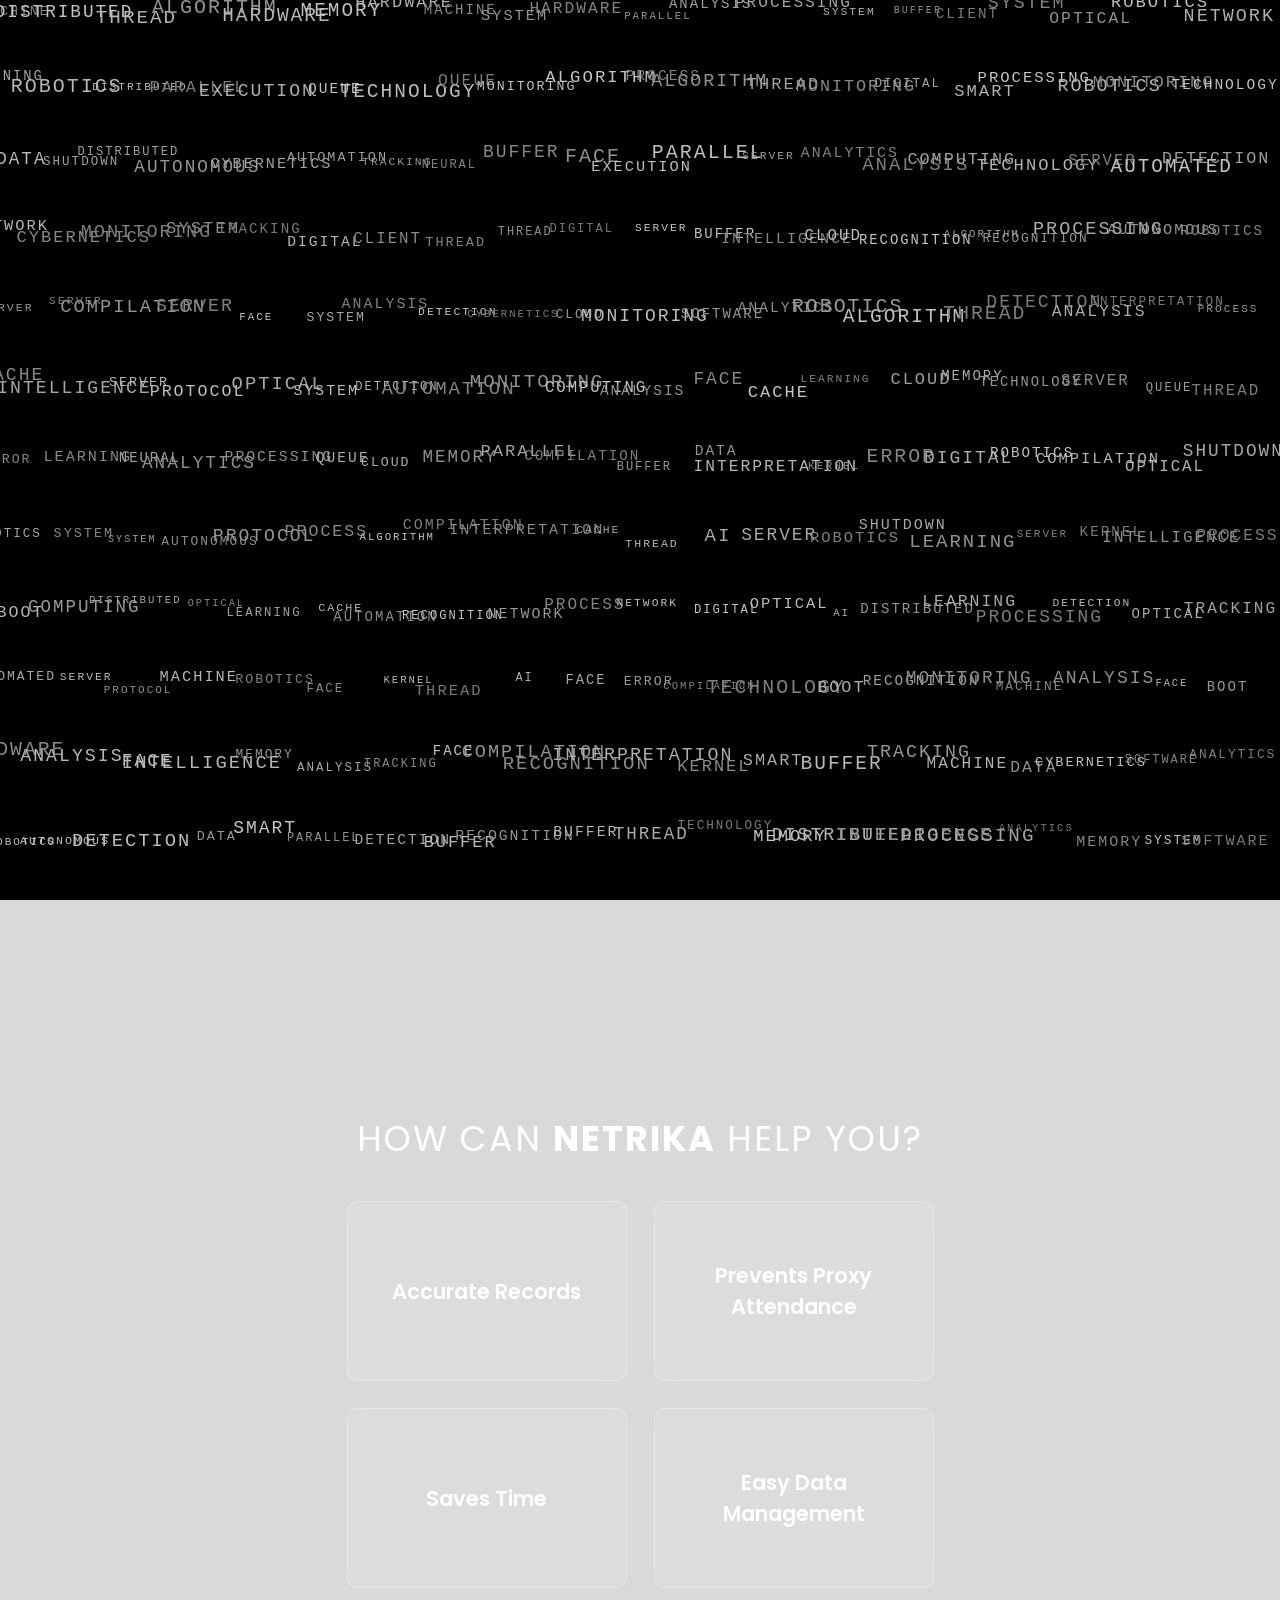
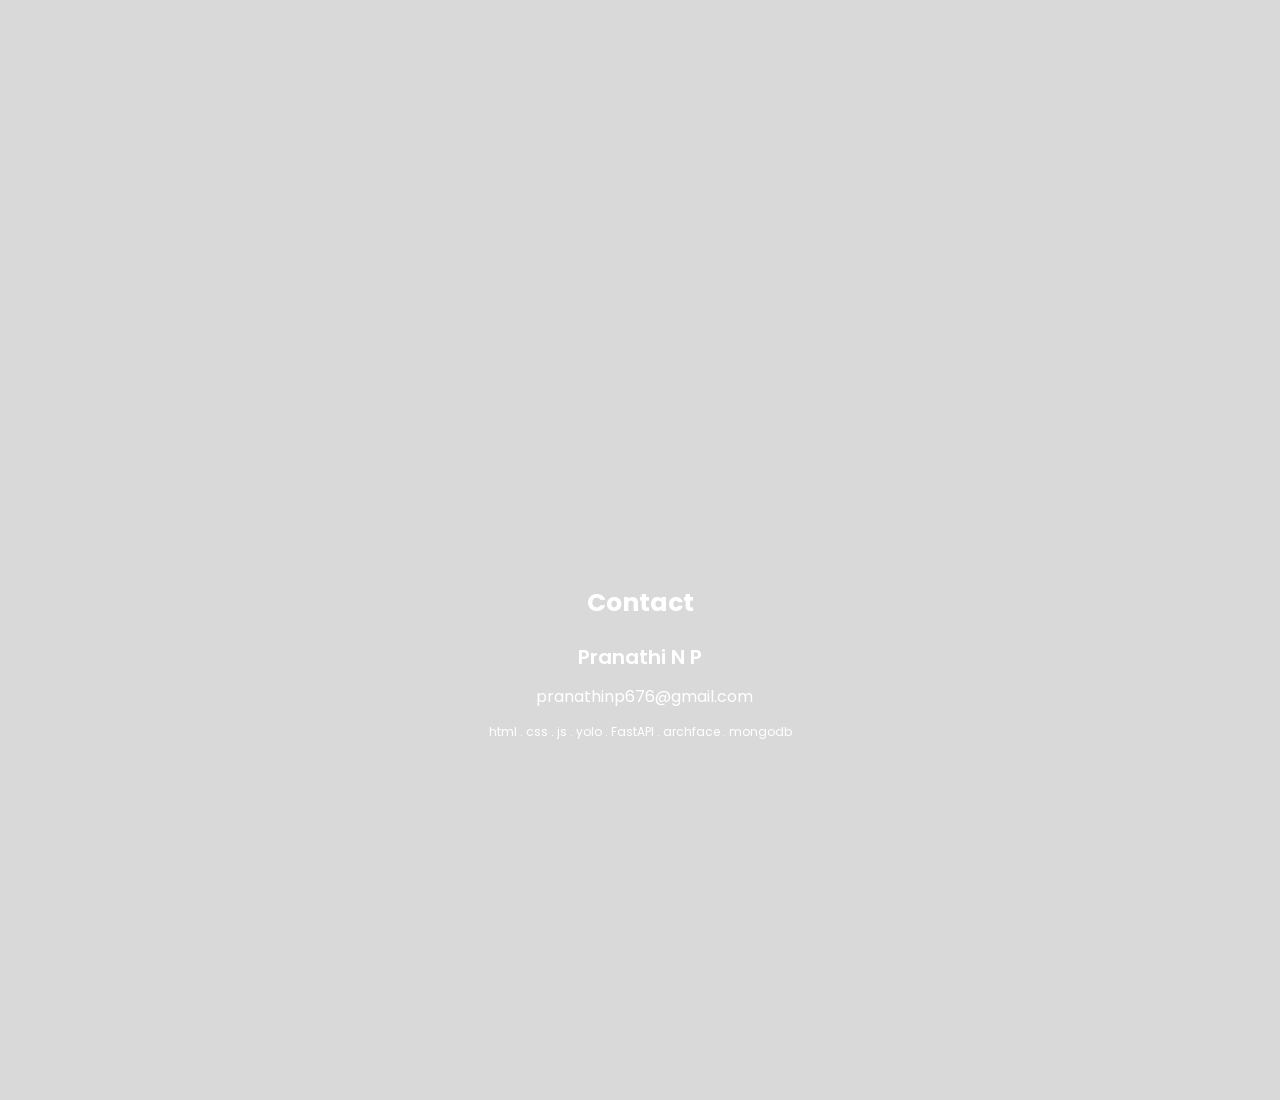
==== index.html @ 05d1c00f "Add face attendance app, dashboards, student recovery and Docker setup" ====
<!DOCTYPE html>
<html lang="en">
<head>
    <meta charset="UTF-8">
    <meta name="viewport" content="width=device-width, initial-scale=1.0">
    <title>NETRIKA</title>
    <link rel="stylesheet" href="style.css">
    <link href="https://cdn.boxicons.com/3.0.8/fonts/basic/boxicons.min.css" rel="stylesheet">
    <link href="https://cdn.boxicons.com/3.0.8/fonts/filled/boxicons-filled.min.css" rel="stylesheet">
</head>
<body>
    <!-- Preloader: animated sequence before the page loads -->
    <div id="preloader">
        <div class="preloader-words"></div>
    </div>
    <noscript>
        <style>
            #preloader { display: none; }
        </style>
    </noscript>

    <header>
        <a href="#frame1" class="logo">
            <span class="logo-name">NETRIKA</span>
            <span class="logo-tagline">See.Recognise.Record</span>
        </a>
        <nav>
            <a href="#frame1">Home</a>
            <a href="#frame2">About</a>
            <a href="#frame3">Contact</a>
        </nav>
    </header>

    <div class="page-container">
        <section id="frame1" class="frame">
            <div class="hero-text">
                <h1 class="typing" id="heroTitle"></h1>
                <p class="hero-description"><span id="heroDescription"></span></p>
            </div>
        </section>

        <section id="frame2" class="frame about-frame">
            <div class="about-content">
                <h2 class="about-title">HOW CAN <span class="netrika-bold">NETRIKA</span> HELP YOU?</h2>
                <div class="help-buttons">
                    <button class="help-btn" type="button" data-feature="accurate">Accurate Records</button>
                    <button class="help-btn" type="button" data-feature="proxy">Prevents Proxy Attendance</button>
                    <button class="help-btn" type="button" data-feature="time">Saves Time</button>
                    <button class="help-btn" type="button" data-feature="management">Easy Data Management</button>
                </div>
            </div>
        </section>

        <section id="frame3" class="frame contact-frame">
            <div class="contact-content">
                <i class='bx bxs-contact contact-icon'></i>
                <h2>Contact</h2>
                <p class="contact-name">Pranathi N P</p>
                <p class="contact-email">
                    <i class='bx bx-envelope'></i>
                    <a href="mailto:pranathinp676@gmail.com">pranathinp676@gmail.com</a>
                </p>
                <p class="technology-footer">html . css . js . yolo . FastAPI . archface . mongodb</p>
            </div>
        </section>

    </div>

    <div class="feature-modal" id="featureModal" role="dialog" aria-modal="true" aria-labelledby="featureModalTitle" aria-hidden="true">
        <button class="feature-modal-backdrop" type="button" aria-label="Close feature details"></button>
        <div class="feature-modal-box">
            <button class="feature-modal-close" type="button" aria-label="Close feature details">&times;</button>
            <h3 id="featureModalTitle"></h3>
            <div id="featureModalDetails"></div>
        </div>
    </div>

    <div class="auth-modal" id="login">
        <a href="#" class="modal-backdrop-close"></a>
        <div class="modal-content">
            <a href="#" class="close-modal">
                <i class='bx bx-x'></i>
            </a>
            <div class="role-selection" id="roleSelection">
                <h2>Who are you?</h2>
                <p>Select your role to continue</p>
                <div class="role-buttons">
                    <button type="button" class="role-btn" data-role="student">
                        <i class='bx bx-user'></i>
                        Student
                    </button>
                    <button type="button" class="role-btn" data-role="teacher">
                        <i class='bx bx-briefcase'></i>
                        Teacher
                    </button>
                </div>
            </div>

            <div class="login-options" id="loginOptions">
                <form class="login-option" data-login-role="student">
                    <button type="button" class="role-back">&larr; Back</button>
                    <h2>Student Login</h2>
                    <input type="hidden" name="role" value="student">
                    <div class="input-box">
                        <input type="email" name="email" placeholder="Student email" autocomplete="email" required>
                        <i class='bx bx-envelope'></i>
                    </div>
                    <div class="input-box has-password-toggle">
                        <input type="password" name="password" placeholder="Password" autocomplete="current-password" required>
                        <i class='bx bx-lock'></i>
                        <button type="button" class="password-toggle" aria-label="Show password" aria-pressed="false" title="Show password">👁️</button>
                    </div>
                    <p><a href="/forgot-password?role=student">Forgot password?</a></p>
                    <button type="submit" name="student_login_btn" class="btn">Student Login</button>
                    <p class="form-status" role="status"></p>
                    <p>Don't have an account? <a href="#register" class="switch-link">Register</a></p>
                </form>

                <form class="login-option" data-login-role="teacher">
                    <button type="button" class="role-back">&larr; Back</button>
                    <h2>Teacher Login</h2>
                    <input type="hidden" name="role" value="teacher">
                    <div class="input-box">
                        <input type="text" name="username" placeholder="Teacher username" autocomplete="username" required>
                        <i class='bx bx-user'></i>
                    </div>
                    <div class="input-box has-password-toggle">
                        <input type="password" name="password" placeholder="Password" autocomplete="current-password" required>
                        <i class='bx bx-lock'></i>
                        <button type="button" class="password-toggle" aria-label="Show password" aria-pressed="false" title="Show password">👁️</button>
                    </div>
                    <button type="submit" name="teacher_login_btn" class="btn">Teacher Login</button>
                    <p class="form-status" role="status"></p>
                    <p>Authorized teachers only</p>
                </form>
            </div>
        </div>
    </div>

    <div class="auth-modal" id="register">
        <a href="#" class="modal-backdrop-close"></a>
        <div class="modal-content">
            <a href="#" class="close-modal">
                <i class='bx bx-x'></i>
            </a>
            <div class="form-box">
                <h2>Register</h2>
                <form id="registerForm">
                    <div class="input-box">
                        <input type="text" name="name" placeholder="Full Name" autocomplete="name" required>
                        <svg xmlns="http://www.w3.org/2000/svg" width="24" height="24" fill="currentColor" viewBox="0 0 24 24">
                        <path d="M12 12c2.76 0 5-2.24 5-5s-2.24-5-5-5-5 2.24-5 5 2.24 5 5 5m0 2c-3.31 0-10 1.79-10 5v3h20v-3c0-3.21-6.69-5-10-5"></path>
                        </svg>
                    </div>
                    <div class="input-box">
                        <input type="email" name="email" placeholder="Email" autocomplete="email" required>
                        <svg xmlns="http://www.w3.org/2000/svg" width="24" height="24" fill="currentColor" viewBox="0 0 24 24">
                        <path d="M20 4H4c-1.1 0-2 .9-2 2v.25l10 7.5 10-7.5V6c0-1.1-.9-2-2-2m1.93 14.51c.04-.16.07-.33.07-.51V8.75l-5.62 4.22 5.55 5.55ZM12.6 15.8c-.18.13-.39.2-.6.2s-.42-.07-.6-.2l-2.16-1.62-5.75 5.75c.16.04.33.07.51.07h16c.18 0 .35-.03.51-.07l-5.75-5.75zM2 8.75V18c0 .18.03.35.07.51l5.55-5.55L2 8.74Z"></path>
                        </svg>
                    </div>
                    <div class="input-box has-password-toggle">
                        <input type="password" name="password" placeholder="Password (minimum 8 characters)" autocomplete="new-password" minlength="8" required>
                        <svg xmlns="http://www.w3.org/2000/svg" width="24" height="24" fill="currentColor" viewBox="0 0 24 24">
                        <path d="M6 22h12c1.1 0 2-.9 2-2v-9c0-1.1-.9-2-2-2h-1V7c0-2.76-2.24-5-5-5S7 4.24 7 7v2H6c-1.1 0-2 .9-2 2v9c0 1.1.9 2 2 2M9 7c0-1.65 1.35-3 3-3s3 1.35 3 3v2H9z"></path>
                        </svg>
                        <button type="button" class="password-toggle" aria-label="Show password" aria-pressed="false" title="Show password">👁️</button>
                    </div>
                    <input type="hidden" name="role" value="student">
                    <button type="submit" name="register_btn" class="btn">Register</button>
                    <p class="form-status" role="status"></p>
                    <p>Already have an account? <a href="#login" class="switch-link">Login</a></p>
                </form>
            </div>
        </div>
    </div>

    <div class="registration-toast" id="registrationToast" role="status" aria-live="polite">
        Congrats !!! Successfully registered
        <span class="registration-toast-progress"></span>
    </div>

    <script>
        (function () {
            const root = document.documentElement;
            let ticking = false;

            function updateBackgroundPan() {
                const maxScroll = document.documentElement.scrollHeight - window.innerHeight;
                const progress = maxScroll > 0 ? window.scrollY / maxScroll : 0;
                root.style.setProperty('--bg-pan-y', (progress * 100) + '%');
                ticking = false;
            }

            window.addEventListener('scroll', function () {
                if (ticking) return;
                ticking = true;
                requestAnimationFrame(updateBackgroundPan);
            }, { passive: true });

            window.addEventListener('resize', updateBackgroundPan);
            updateBackgroundPan();
        })();

        window.addEventListener('load', function () {
            const preloader = document.getElementById('preloader');
            const wordsContainer = preloader.querySelector('.preloader-words');
            document.body.style.overflow = 'hidden';

            const words = [
                'AUTOMATION', 'AI', 'MACHINE', 'LEARNING', 'DETECTION', 'RECOGNITION',
                'SYSTEM', 'DATA', 'PROCESSING', 'ALGORITHM', 'NEURAL', 'NETWORK',
                'COMPUTING', 'INTELLIGENCE', 'ANALYSIS', 'AUTOMATED', 'FACE',
                'TRACKING', 'MONITORING', 'ANALYTICS', 'SMART', 'DIGITAL',
                'TECHNOLOGY', 'SOFTWARE', 'HARDWARE', 'PROCESS', 'AUTONOMOUS',
                'ROBOTICS', 'CYBERNETICS', 'OPTICAL', 'BOOT', 'SHUTDOWN', 'ERROR',
                'KERNEL', 'MEMORY', 'CACHE', 'BUFFER', 'QUEUE', 'THREAD',
                'EXECUTION', 'COMPILATION', 'INTERPRETATION', 'PARALLEL',
                'DISTRIBUTED', 'CLOUD', 'SERVER', 'CLIENT', 'PROTOCOL'
            ];
            const cols = 20;
            const rows = 12;
            const fragment = document.createDocumentFragment();

            for (let i = 0; i < cols * rows; i++) {
                const span = document.createElement('span');
                span.className = 'scattered-word';
                span.textContent = words[Math.floor(Math.random() * words.length)];
                const col = i % cols;
                const row = Math.floor(i / cols);
                span.style.left = ((col / cols) * 100 + Math.random() * 2) + '%';
                span.style.top = ((row / rows) * 100 + Math.random() * 2) + '%';
                const grey = Math.floor(Math.random() * 80) + 120;
                span.style.color = 'rgb(' + grey + ', ' + grey + ', ' + grey + ')';
                span.style.fontSize = (Math.random() * 10 + 10) + 'px';
                fragment.appendChild(span);
            }
            wordsContainer.appendChild(fragment);

            setTimeout(function () {
                wordsContainer.classList.add('show');
                setTimeout(function () {
                    preloader.classList.add('glitch');
                    setTimeout(function () {
                        preloader.classList.add('fade-out');
                        setTimeout(function () {
                            preloader.remove();
                            document.body.style.overflow = '';
                            startTyping();
                        }, 500);
                    }, 1000);
                }, 2000);
            }, 500);
        });

        function startTyping() {
            const title = document.getElementById('heroTitle');
            const description = document.getElementById('heroDescription');
            const text = 'Say goodbye to incorrect records, proxy attendance, and human error.\nIntroducing our Automated Attendance System—mark attendance accurately with a single click!';
            let index = 0;

            title.textContent = 'AUTOMATED FACE DETECTION AND RECOGNITION ATTENDANCE SYSTEM';
            description.classList.add('cursor-typing');

            const timer = setInterval(function () {
                if (index < text.length) {
                    description.textContent += text[index++];
                    return;
                }
                clearInterval(timer);
                description.classList.replace('cursor-typing', 'cursor-blink');
            }, 85);
        }

        (function () {
            const featureContent = {
                accurate: { title: 'Accurate Records', details: [
                    'Reduces manual errors and maintains precise attendance information.',
                    'Attendance data is automatically stored in an organized digital format.',
                    'This ensures reliable records for future reference and analysis.'
                ]},
                proxy: { title: 'Prevents Proxy Attendance', details: [
                    'Uses secure identification methods to ensure the correct student is marked present.',
                    'It reduces the possibility of one student marking attendance for another.',
                    'This improves fairness, transparency, and accountability in the classroom.'
                ]},
                time: { title: 'Saves Time', details: [
                    'Automates attendance marking and eliminates the need for manual roll calls.',
                    'Teachers can focus more on teaching instead of managing attendance sheets.',
                    'Students can mark their attendance quickly with a single click.'
                ]},
                management: { title: 'Easy Data Management', details: [
                    'Allows teachers to quickly view, manage, and generate attendance reports.',
                    'Records can be searched, updated, and reviewed whenever required.',
                    'This makes monitoring student attendance simple and convenient.'
                ]}
            };

            const modal = document.getElementById('featureModal');
            const modalTitle = document.getElementById('featureModalTitle');
            const modalDetails = document.getElementById('featureModalDetails');
            const closeButton = modal.querySelector('.feature-modal-close');
            let lastFocusedCard = null;

            function openFeature(featureKey, card) {
                const content = featureContent[featureKey];
                if (!content) return;
                lastFocusedCard = card;
                modalTitle.textContent = content.title;
                modalDetails.replaceChildren(...content.details.map(function (detail) {
                    const paragraph = document.createElement('p');
                    paragraph.textContent = detail;
                    return paragraph;
                }));
                modal.classList.add('is-open');
                modal.setAttribute('aria-hidden', 'false');
                closeButton.focus();
            }

            function closeFeature() {
                modal.classList.remove('is-open');
                modal.setAttribute('aria-hidden', 'true');
                if (lastFocusedCard) lastFocusedCard.focus();
            }

            document.querySelectorAll('.help-btn').forEach(function (card) {
                card.addEventListener('click', function () { openFeature(card.dataset.feature, card); });
            });
            closeButton.addEventListener('click', closeFeature);
            modal.querySelector('.feature-modal-backdrop').addEventListener('click', closeFeature);
            document.addEventListener('keydown', function (event) {
                if (event.key === 'Escape' && modal.classList.contains('is-open')) closeFeature();
            });
        })();

        (function () {
            const loginModal = document.getElementById('login');
            const roleSelection = document.getElementById('roleSelection');
            const loginOptions = document.getElementById('loginOptions');
            const loginForms = loginOptions.querySelectorAll('.login-option');
            let currentFrame = 1;
            let ticking = false;

            function showRoleSelection() {
                roleSelection.classList.remove('is-hidden');
                loginOptions.classList.remove('has-selection');
                loginForms.forEach(function (form) { form.classList.remove('is-selected'); });
            }

            roleSelection.querySelectorAll('.role-btn').forEach(function (button) {
                button.addEventListener('click', function () {
                    roleSelection.classList.add('is-hidden');
                    loginOptions.classList.add('has-selection');
                    loginForms.forEach(function (form) {
                        form.classList.toggle('is-selected', form.dataset.loginRole === button.dataset.role);
                    });
                });
            });

            loginOptions.querySelectorAll('.role-back').forEach(function (button) {
                button.addEventListener('click', showRoleSelection);
            });

            loginModal.querySelectorAll('.switch-link').forEach(function (link) {
                link.addEventListener('click', function () {
                    loginModal.classList.remove('auto-open');
                });
            });

            function getCurrentFrame() {
                return Math.max(1, Math.min(3, Math.round(scrollY / innerHeight) + 1));
            }

            function updateFrame() {
                const nextFrame = getCurrentFrame();
                if (currentFrame === 2 && nextFrame === 3) {
                    showRoleSelection();
                    loginModal.classList.add('auto-open');
                }
                currentFrame = nextFrame;
                ticking = false;
            }

            window.addEventListener('scroll', function () {
                if (ticking) return;
                ticking = true;
                requestAnimationFrame(updateFrame);
            }, { passive: true });

            loginModal.querySelectorAll('.close-modal, .modal-backdrop-close').forEach(function (control) {
                control.addEventListener('click', function (event) {
                    if (loginModal.classList.contains('auto-open')) {
                        event.preventDefault();
                        loginModal.classList.remove('auto-open');
                    }
                });
            });

            currentFrame = getCurrentFrame();
        })();

        // Submit registration and login forms to the FastAPI backend.
        (function () {
            document.querySelectorAll('.password-toggle').forEach(function (toggle) {
                toggle.addEventListener('click', function () {
                    const input = toggle.closest('.input-box').querySelector('input');
                    const passwordIsVisible = input.type === 'text';
                    input.type = passwordIsVisible ? 'password' : 'text';
                    toggle.setAttribute('aria-pressed', String(!passwordIsVisible));
                    toggle.setAttribute('aria-label', passwordIsVisible ? 'Show password' : 'Hide password');
                    toggle.title = passwordIsVisible ? 'Show password' : 'Hide password';
                });
            });

            async function submitForm(form, url, extraData) {
                const status = form.querySelector('.form-status');
                const submitButton = form.querySelector('[type="submit"]');
                const data = Object.fromEntries(new FormData(form));
                Object.assign(data, extraData || {});

                status.textContent = 'Please wait...';
                status.className = 'form-status';
                submitButton.disabled = true;

                try {
                    const response = await fetch(url, {
                        method: 'POST',
                        headers: { 'Content-Type': 'application/json' },
                        body: JSON.stringify(data)
                    });
                    const result = await response.json();
                    status.textContent = result.message;
                    status.classList.add(response.ok ? 'success' : 'error');
                    if (response.ok && url.endsWith('/register')) {
                        form.reset();
                        if (result.email_sent) {
                            const toast = document.getElementById('registrationToast');
                            toast.classList.remove('is-visible');
                            void toast.offsetWidth;
                            toast.classList.add('is-visible');
                            window.setTimeout(function () {
                                toast.classList.remove('is-visible');
                            }, 3000);
                        }
                    }
                    if (response.ok && result.redirect_url) {
                        window.location.assign(result.redirect_url);
                    }
                } catch (error) {
                    status.textContent = 'Cannot connect to the server. Start the FastAPI application and try again.';
                    status.classList.add('error');
                } finally {
                    submitButton.disabled = false;
                }
            }

            document.getElementById('registerForm').addEventListener('submit', function (event) {
                event.preventDefault();
                submitForm(event.currentTarget, '/api/register');
            });

            document.querySelectorAll('.login-option').forEach(function (form) {
                form.addEventListener('submit', function (event) {
                    event.preventDefault();
                    submitForm(form, '/api/login', { role: form.dataset.loginRole });
                });
            });
        })();
    </script>
</body>
</html>
---- style.css ----
@import url('https://fonts.googleapis.com/css2?family=Poppins:wght@400;500;600;800&display=swap');
* {
    margin: 0;
    padding: 0;
    box-sizing: border-box;
    font-family: 'Poppins', sans-serif;
}
html {
    scroll-behavior: smooth;
    scroll-snap-type: y mandatory;
    scroll-padding-top: 70px;
}
body {
    min-height: 100vh;
}

/* ---------- Preloader: animated sequence before page loads ---------- */
#preloader {
    position: fixed;
    inset: 0;
    background: #000;
    z-index: 9999;
    overflow: hidden;
}

/* Words container — hidden initially, fades in after 0.5s */
.preloader-words {
    position: absolute;
    inset: 0;
    opacity: 0;
    transition: opacity 0.5s ease;
}
.preloader-words.show {
    opacity: 1;
}

/* Scattered words — automation terms in shades of grey, packed tightly */
.scattered-word {
    position: absolute;
    white-space: nowrap;
    transform: translate(-50%, -50%);
    font-family: 'Courier New', Courier, monospace;
    font-weight: normal;
    text-transform: uppercase;
    letter-spacing: 2px;
    user-select: none;
    pointer-events: none;
}

/* Glitch phase: words flicker and shift */
#preloader.glitch .scattered-word {
    animation: word-glitch 0.1s infinite;
}
@keyframes word-glitch {
    0%   { opacity: 1;   transform: translate(-50%, -50%) translate(0, 0); }
    10%  { opacity: 0.3; transform: translate(-50%, -50%) translate(-2px, 2px); }
    20%  { opacity: 0.8; transform: translate(-50%, -50%) translate(2px, -2px); }
    30%  { opacity: 0.2; transform: translate(-50%, -50%) translate(0, 0); }
    40%  { opacity: 0.9; transform: translate(-50%, -50%) translate(-2px, 0); }
    50%  { opacity: 0.1; transform: translate(-50%, -50%) translate(2px, 2px); }
    60%  { opacity: 0.7; transform: translate(-50%, -50%) translate(0, -2px); }
    70%  { opacity: 0.3; transform: translate(-50%, -50%) translate(2px, 0); }
    80%  { opacity: 0.5; transform: translate(-50%, -50%) translate(-2px, 2px); }
    90%  { opacity: 0.1; transform: translate(-50%, -50%) translate(0, 0); }
    100% { opacity: 1;   transform: translate(-50%, -50%) translate(0, 0); }
}

/* Scan lines that sweep across the screen during glitch */
#preloader.glitch::after {
    content: "";
    position: absolute;
    inset: 0;
    background: repeating-linear-gradient(
        0deg,
        rgba(255, 255, 255, 0.05),
        rgba(255, 255, 255, 0.05) 1px,
        transparent 1px,
        transparent 2px
    );
    animation: scan 0.1s linear infinite;
    pointer-events: none;
}
@keyframes scan {
    0%   { background-position: 0 0; }
    100% { background-position: 0 100%; }
}

/* Progressive darkening overlay — simulates system shutting down */
#preloader.glitch::before {
    content: "";
    position: absolute;
    inset: 0;
    background: #000;
    opacity: 0;
    animation: shutdown 1s ease-in-out forwards;
    pointer-events: none;
}
@keyframes shutdown {
    0%   { opacity: 0; }
    50%  { opacity: 0.5; }
    100% { opacity: 1; }
}

/* Fade out — reveal the page underneath */
#preloader.fade-out {
    opacity: 0;
    transition: opacity 0.5s ease;
    pointer-events: none;
}

header {
    position: fixed;
    top: 0;
    left: 0;
    width: 100%;
    height: 70px;
    padding: 0 80px;
    display: flex;
    align-items: center;
    justify-content: space-between;
    z-index: 99;
    backdrop-filter: blur(20px);
}
.logo {
    color: #fff;
    text-decoration: none;
    display: flex;
    flex-direction: column;
    align-items: flex-start;
    line-height: 1.1;
}
.logo-name {
    position: relative;
    display: inline-block;
    overflow: hidden;
    font-size: 24px;
    font-weight: 800;
    letter-spacing: 0.5px;
    text-shadow: 0 0 0 rgba(255, 255, 255, 0);
    animation: logo-impact 30s ease-in-out 7s infinite;
}
.logo-name::after {
    content: "";
    position: absolute;
    top: -40%;
    left: -55%;
    width: 35%;
    height: 180%;
    background: linear-gradient(90deg, transparent, rgba(255, 255, 255, 0.95), transparent);
    filter: blur(1px);
    transform: skewX(-24deg);
    animation: logo-comet 30s ease-in-out 7s infinite;
}
.logo-tagline {
    margin-top: 3px;
    font-size: 11px;
    font-weight: 400;
    letter-spacing: 0.35px;
}
nav {
    display: flex;
    align-items: center;
    margin-left: auto;
}
nav a {
    color: #fff;
    text-decoration: none;
    font-weight: 500;
    margin-left: 40px;
}
/* ---------- PAGE CONTAINER: single seamless background across all frames ---------- */
.page-container {
    position: relative;
    width: 100%;
    min-height: 300vh;
}

.page-container::before {
    content: "";
    position: fixed;
    inset: 0;
    background-image: url("Background.jpg");
    background-repeat: no-repeat;
    background-size: cover;
    background-position: center var(--bg-pan-y, 50%);
    z-index: -2;
    image-rendering: auto;
}

@keyframes logo-comet {
    0% { left: -55%; opacity: 1; }
    6% { left: 125%; opacity: 1; }
    7%, 100% { left: 125%; opacity: 0; }
}

@keyframes logo-impact {
    0%, 7%, 100% { text-shadow: 0 0 0 rgba(255, 255, 255, 0); }
    3% { text-shadow: 0 0 7px #fff, 0 0 16px rgba(125, 211, 252, 0.9); }
}

/* subtle dark overlay so text/nav stay readable over either background */
.page-container::after {
    content: "";
    position: absolute;
    inset: 0;
    background: rgba(0, 0, 0, 0.15);
    z-index: -1;
}

/* ---------- FRAMES (full-screen sections) ---------- */
.frame {
    position: relative;
    z-index: 1;
    width: 100%;
    height: 100vh;
    overflow: hidden;
    display: flex;
    align-items: center;
    justify-content: center;
    padding: 0 40px;
    scroll-snap-align: start;
}

/* ---------- FRAME 1: Home (hero text) ---------- */
.hero-text {
    position: relative;
    z-index: 1;
    width: 100%;
    display: flex;
    flex-direction: column;
    align-items: center;
    justify-content: center;
    text-align: center;
}

.hero-text .typing {
    display: inline-block;
    max-width: 90vw;
    color: #fff;
    text-transform: uppercase;
    font-weight: 600;
    font-size: 28px;
    line-height: 1.2;
    text-align: center;
    white-space: nowrap;
    border-right: none;
    width: auto;
    overflow: hidden;
}
@keyframes blink-caret {
    from, to { border-color: transparent; }
    50%      { border-color: #fff; }
}

/* Cursor typing effect — simulates a cursor typing the hero title */
.hero-text .cursor-typing {
    width: auto;
    overflow: visible;
    border-right: 3px solid #fff;
    white-space: nowrap;
    animation: blink-caret 0.75s step-end infinite;
}

/* Cursor blink after typing is complete */
.hero-text .cursor-blink {
    border-right: 3px solid #fff;
    animation: blink-caret 0.75s step-end infinite;
}

.hero-description {
    display: inline-block;
    width: min(850px, 92vw);
    min-height: 3.6em;
    margin-top: 24px;
    color: #fff;
    font-size: clamp(13px, 1.25vw, 17px);
    font-weight: 400;
    line-height: 1.8;
    letter-spacing: 0.2px;
    overflow-wrap: anywhere;
}

#heroDescription {
    white-space: pre-line;
}

.hero-description .cursor-typing,
.hero-description .cursor-blink {
    display: inline;
    border-right: 2px solid #fff;
    animation: blink-caret 0.75s step-end infinite;
}

@media (max-width: 768px) {
    .hero-text .typing {
        font-size: 16px;
        white-space: normal;
        border-right: none;
        width: auto;
    }

    .hero-description {
        max-width: 92vw;
        min-height: 7em;
        margin-top: 18px;
        font-size: 14px;
        line-height: 1.65;
    }
}

/* ---------- FRAME 2: About ---------- */
.about-content {
    position: relative;
    z-index: 1;
    width: 100%;
    max-height: calc(100vh - 90px);
    text-align: center;
}

.about-title {
    color: #fff;
    font-size: 35px;
    font-weight: 400;
    text-align: center;
    margin-bottom: clamp(18px, 4vh, 50px);
    text-transform: uppercase;
    letter-spacing: 2px;
}

.netrika-bold {
    font-weight: 700;
}

.help-buttons {
    display: grid;
    grid-template-columns: repeat(2, minmax(0, 280px));
    justify-content: center;
    gap: clamp(12px, 3vh, 30px);
}

.help-btn {
    width: 100%;
    height: clamp(125px, 20vh, 200px);
    background: rgba(255, 255, 255, 0.1);
    border: 1px solid rgba(255, 255, 255, 0.3);
    border-radius: 10px;
    backdrop-filter: blur(10px);
    -webkit-backdrop-filter: blur(10px);
    color: #fff;
    font-size: 21px;
    font-weight: 600;
    cursor: pointer;
    transition: .3s;
    display: flex;
    align-items: center;
    justify-content: center;
    text-align: center;
    padding: 24px;
}

.help-btn:hover {
    background: rgba(255, 255, 255, 0.2);
    transform: translateY(-3px);
}

/* ---------- Feature details popup ---------- */
.feature-modal {
    position: fixed;
    inset: 0;
    z-index: 1000;
    display: flex;
    align-items: center;
    justify-content: center;
    padding: 24px;
    opacity: 0;
    visibility: hidden;
    transition: opacity 0.25s ease, visibility 0.25s ease;
}
.feature-modal.is-open { opacity: 1; visibility: visible; }
.feature-modal-backdrop {
    position: absolute;
    inset: 0;
    border: 0;
    background: rgba(0, 0, 0, 0.48);
    cursor: pointer;
}
.feature-modal-box {
    position: relative;
    z-index: 1;
    width: min(620px, 92vw);
    padding: 42px 44px 36px;
    color: #fff;
    background: rgba(20, 25, 35, 0.3);
    border: 1px solid rgba(255, 255, 255, 0.85);
    border-radius: 18px;
    box-shadow: 0 18px 55px rgba(0, 0, 0, 0.4);
    backdrop-filter: blur(22px);
    -webkit-backdrop-filter: blur(22px);
    transform: scale(0.92);
    transition: transform 0.25s ease;
}
.feature-modal.is-open .feature-modal-box { transform: scale(1); }
.feature-modal-close {
    position: absolute;
    top: 10px;
    right: 15px;
    border: 0;
    background: transparent;
    color: #fff;
    font-size: 30px;
    line-height: 1;
    cursor: pointer;
}
.feature-modal-box h3 { margin-bottom: 20px; font-size: 26px; text-align: center; }
.feature-modal-box p { margin-top: 12px; font-size: 16px; font-weight: 400; line-height: 1.7; }

@media (max-width: 700px) {
    .about-title { margin-bottom: 24px; font-size: 25px; }
    .help-buttons { grid-template-columns: repeat(2, minmax(0, 1fr)); gap: 14px; }
    .help-btn { height: clamp(115px, 19vh, 145px); padding: 12px; font-size: 16px; }
    .feature-modal-box { padding: 40px 24px 28px; }
}

@media (max-height: 650px) {
    .about-frame { padding-top: 70px; padding-bottom: 12px; }
    .about-title { margin-bottom: 12px; font-size: 24px; }
    .help-buttons { gap: 10px 18px; }
    .help-btn { height: 120px; padding: 12px; font-size: 17px; }
}

@media (prefers-reduced-motion: reduce) {
    .page-container::before, .logo-name, .logo-name::after { animation: none; }
}

/* ---------- FRAME 3: Contact ---------- */
.contact-content {
    position: relative;
    z-index: 1;
    text-align: center;
}

.contact-icon {
    font-size: 55px;
    color: #fff;
    margin-bottom: 10px;
    display: inline-block;
}

.contact-content h2 {
    font-size: 25px;
    margin-bottom: 20px;
    color: #fff;
}

.contact-name {
    font-size: 20px;
    font-weight: 600;
    margin-bottom: 12px;
    color: #fff;
}

.contact-email {
    display: flex;
    align-items: center;
    justify-content: center;
    gap: 8px;
    font-size: 16px;
}

.contact-email i {
    font-size: 20px;
    color: #fff;
}

.contact-email a {
    color: #fff;
    text-decoration: none;
}

.contact-email a:hover {
    text-decoration: underline;
}

.technology-footer {
    margin-top: 14px;
    color: #fff;
    font-size: 12px;
    font-weight: 400;
    text-align: center;
}

/* ---------- MODAL: hidden by default, shown via :target ---------- */
.auth-modal {
    position: fixed;
    inset: 0;
    width: 100%;
    height: 100%;
    display: flex;
    align-items: center;
    justify-content: center;
    opacity: 0;
    visibility: hidden;
    transition: .3s;
    z-index: 999;
}
.auth-modal:target,
.auth-modal.auto-open {
    opacity: 1;
    visibility: visible;
}

/* Dark clickable backdrop that fills the modal; clicking it (a link to "#")
   closes the modal since #login/#register no longer matches the URL hash */
.modal-backdrop-close {
    position: absolute;
    inset: 0;
    background: rgba(0, 0, 0, 0.5);
}

/* The centered, translucent, rounded card */
.modal-content {
    position: relative;
    width: 400px;
    max-width: 90%;
    background: rgba(255, 255, 255, 0.05);
    border: 2px solid rgba(255, 255, 255, 0.3);
    border-radius: 20px;
    box-shadow: 0 0 30px rgba(0, 0, 0, 0.3);
    backdrop-filter: blur(20px);
    color: #fff;
    overflow: hidden;
    transform: scale(.85);
    transition: .3s;
}
.auth-modal:target .modal-content,
.auth-modal.auto-open .modal-content {
    transform: scale(1);
}

#login .modal-content {
    width: 440px;
}

.role-selection {
    padding: 54px 36px 38px;
    text-align: center;
}

.role-selection.is-hidden { display: none; }
.role-selection h2 { font-size: 25px; }
.role-selection p { margin-top: 8px; font-size: 14px; }

.role-buttons {
    display: grid;
    grid-template-columns: repeat(2, 1fr);
    gap: 18px;
    margin-top: 28px;
}

.role-btn {
    height: 120px;
    border: 1px solid rgba(255, 255, 255, 0.55);
    border-radius: 15px;
    background: rgba(255, 255, 255, 0.07);
    color: #fff;
    font-size: 17px;
    cursor: pointer;
    transition: 0.25s ease;
}

.role-btn i { display: block; margin-bottom: 8px; font-size: 32px; }
.role-btn:hover { background: rgba(255, 255, 255, 0.2); transform: translateY(-3px); }

.login-options {
    display: none;
    padding: 50px 34px 34px;
}

.login-options.has-selection { display: block; }

.login-option {
    display: none;
    position: relative;
    padding: 28px;
    border: 1px solid rgba(255, 255, 255, 0.45);
    border-radius: 16px;
    background: rgba(255, 255, 255, 0.05);
    backdrop-filter: blur(14px);
    -webkit-backdrop-filter: blur(14px);
}

.login-option.is-selected { display: block; }

.role-back {
    margin-bottom: 16px;
    border: 0;
    background: transparent;
    color: #fff;
    font-size: 14px;
    cursor: pointer;
}

.login-option h2 {
    margin-bottom: 8px;
    text-align: center;
    font-size: 23px;
}

.login-option p {
    margin: 20px 0 0;
    text-align: center;
    font-size: 14px;
}

.login-option p a {
    color: #fff;
    font-weight: 600;
    text-decoration: none;
}

.login-option .input-box i {
    position: absolute;
    top: 50%;
    right: 20px;
    transform: translateY(-50%);
    font-size: 20px;
}

@media (max-width: 720px) {
    #login .modal-content {
        max-height: none;
        overflow: hidden;
    }

    .login-options { padding: 48px 20px 24px; }
    .role-selection { padding: 52px 20px 28px; }
    .role-buttons { gap: 12px; }
    .role-btn { height: 105px; }
}

.close-modal {
    position: absolute;
    top: 12px;
    right: 15px;
    font-size: 26px;
    color: #fff;
    text-decoration: none;
    line-height: 1;
    z-index: 2;
}

.form-box {
    width: 100%;
    padding: 40px;
}
.form-box h2 {
    font-size: 25px;
    text-align: center;
}
.input-box {
    position: relative;
    width: 100%;
    height: 50px;
    margin: 30px 0;
}
.input-box input {
    width: 100%;
    height: 100%;
    background: transparent;
    border: 2px solid rgba(255, 255, 255, 0.3);
    outline: none;
    border-radius: 40px;
    font-size: 16px;
    color: #fff;
    padding: 0 45px 0 20px;
}
.input-box input::placeholder {
    color: #fff;
}
.input-box.has-password-toggle input {
    padding-right: 88px;
}
.input-box.has-password-toggle > i,
.input-box.has-password-toggle > svg {
    right: 54px;
}
.password-toggle {
    position: absolute;
    top: 50%;
    right: 12px;
    z-index: 2;
    width: 34px;
    height: 34px;
    padding: 0;
    transform: translateY(-50%);
    border: 0;
    border-radius: 50%;
    background: transparent;
    color: inherit;
    font-size: 19px;
    line-height: 1;
    cursor: pointer;
}
.password-toggle:hover,
.password-toggle:focus-visible {
    background: rgba(255, 255, 255, 0.14);
    outline: 2px solid rgba(255, 255, 255, 0.7);
}
.input-box svg {
    position: absolute;
    right: 20px;
    top: 50%;
    transform: translateY(-50%);
    width: 20px;
    height: 20px;
    color: #fff;
}
.btn {
    width: 100%;
    height: 45px;
    background: #fff;
    border: none;
    outline: none;
    box-shadow: 0 0 10px rgba(0, 0, 0, 0.2);
    border-radius: 40px;
    font-size: 16px;
    font-weight: 500;
    color: #222;
    cursor: pointer;
}
.btn:disabled {
    cursor: wait;
    opacity: 0.7;
}
.role-register {
    display: flex;
    justify-content: center;
    gap: 28px;
    margin: -8px 0 22px;
    font-size: 14px;
}
.role-register label,
.role-register input {
    cursor: pointer;
}
.form-status {
    min-height: 1.4em;
    margin: 12px 0 0 !important;
    font-size: 13px !important;
}
.form-status.success { color: #b7f7c4; }
.form-status.error { color: #ffb4b4; }
.registration-toast {
    position: fixed;
    left: 50%;
    bottom: 28px;
    z-index: 2000;
    min-width: 280px;
    padding: 16px 20px 19px;
    transform: translate(-50%, 24px);
    overflow: hidden;
    border: 1px solid rgba(255, 255, 255, 0.35);
    border-radius: 14px;
    background: rgba(40, 26, 75, 0.58);
    box-shadow: 0 12px 35px rgba(0, 0, 0, 0.3);
    backdrop-filter: blur(14px);
    -webkit-backdrop-filter: blur(14px);
    color: #fff;
    font-size: 12px;
    font-weight: 600;
    text-align: center;
    opacity: 0;
    visibility: hidden;
    transition: opacity 180ms ease, transform 180ms ease, visibility 180ms;
}
.registration-toast.is-visible {
    transform: translate(-50%, 0);
    opacity: 1;
    visibility: visible;
}
.registration-toast-progress {
    position: absolute;
    right: 0;
    bottom: 0;
    left: 0;
    height: 5px;
    background: #fff;
    transform-origin: left center;
}
.registration-toast.is-visible .registration-toast-progress {
    animation: registration-toast-timer 3s linear forwards;
}
@keyframes registration-toast-timer {
    from { transform: scaleX(1); }
    to { transform: scaleX(0); }
}
.form-box p {
    font-size: 14.5px;
    text-align: center;
    margin: 20px 0 10px;
}
.form-box p a {
    color: #fff;
    text-decoration: none;
    font-weight: 600;
}
.form-box p a:hover {
    text-decoration: underline;
}
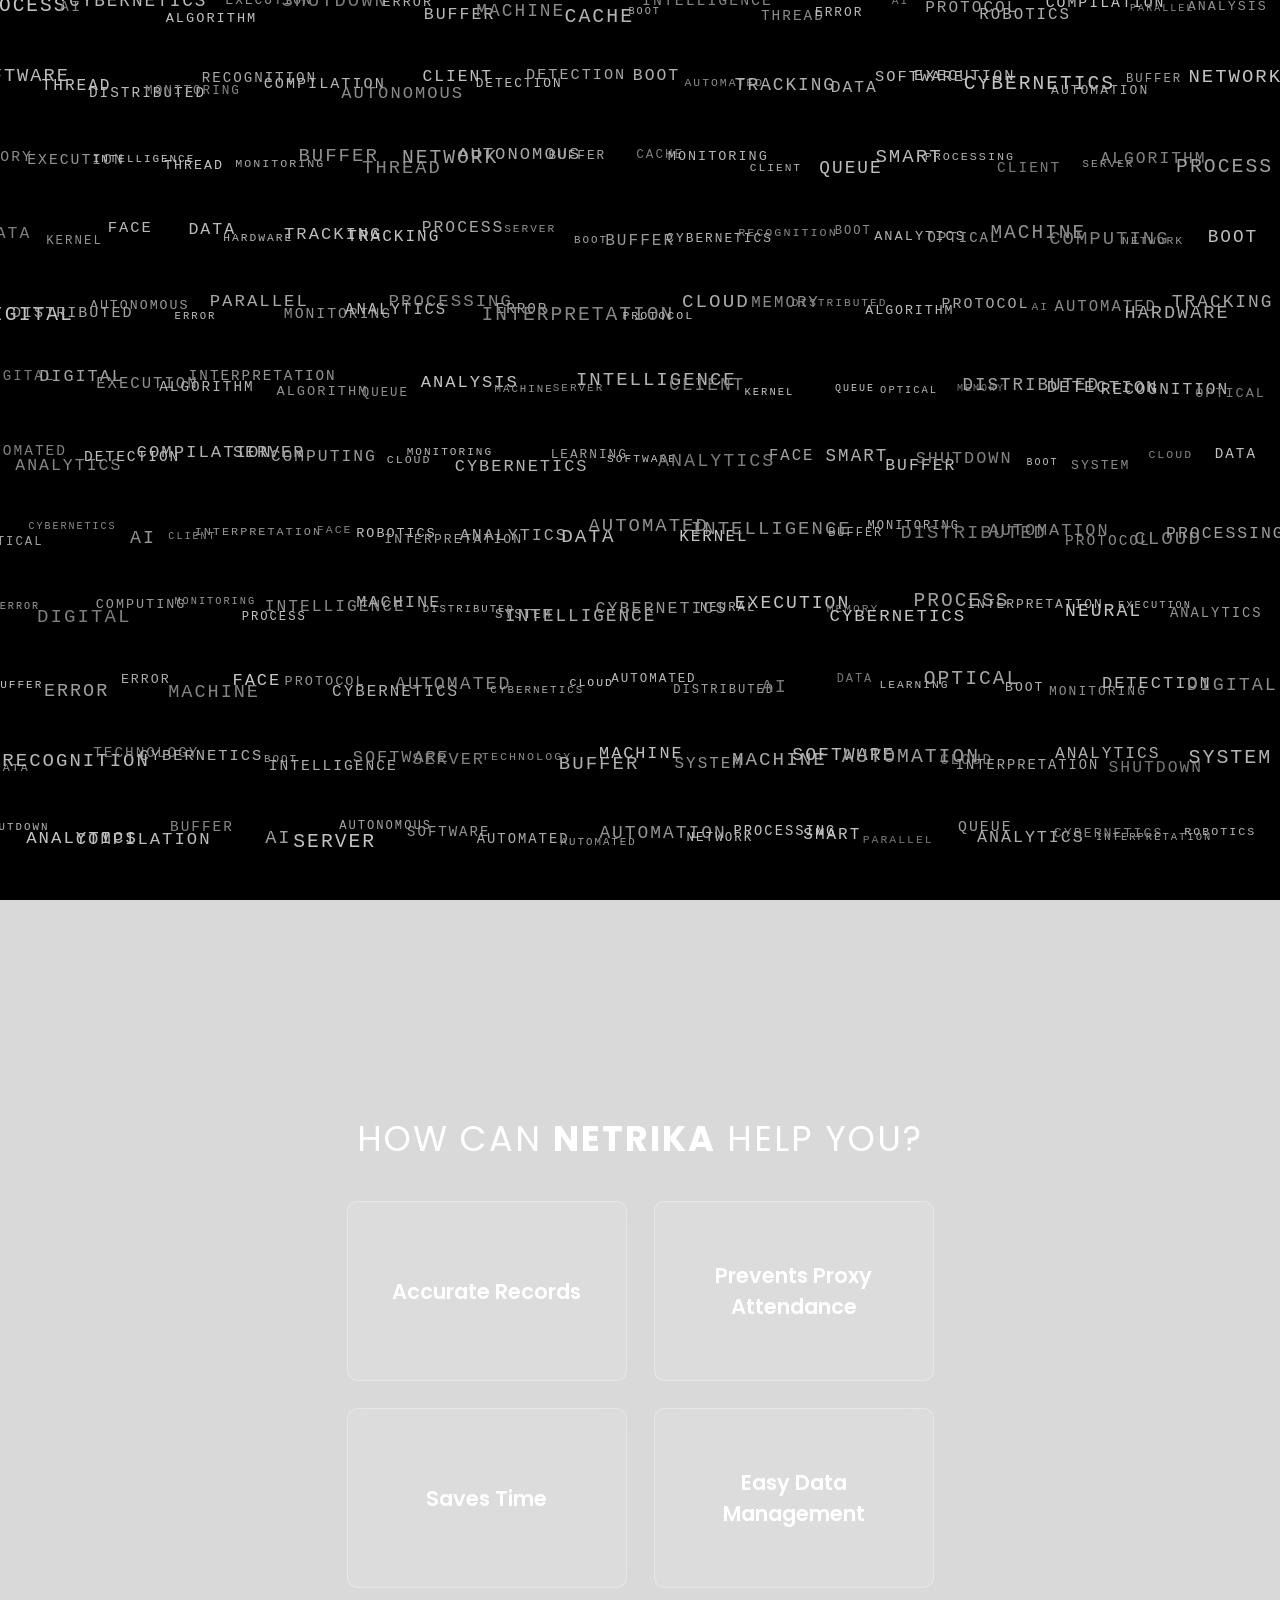
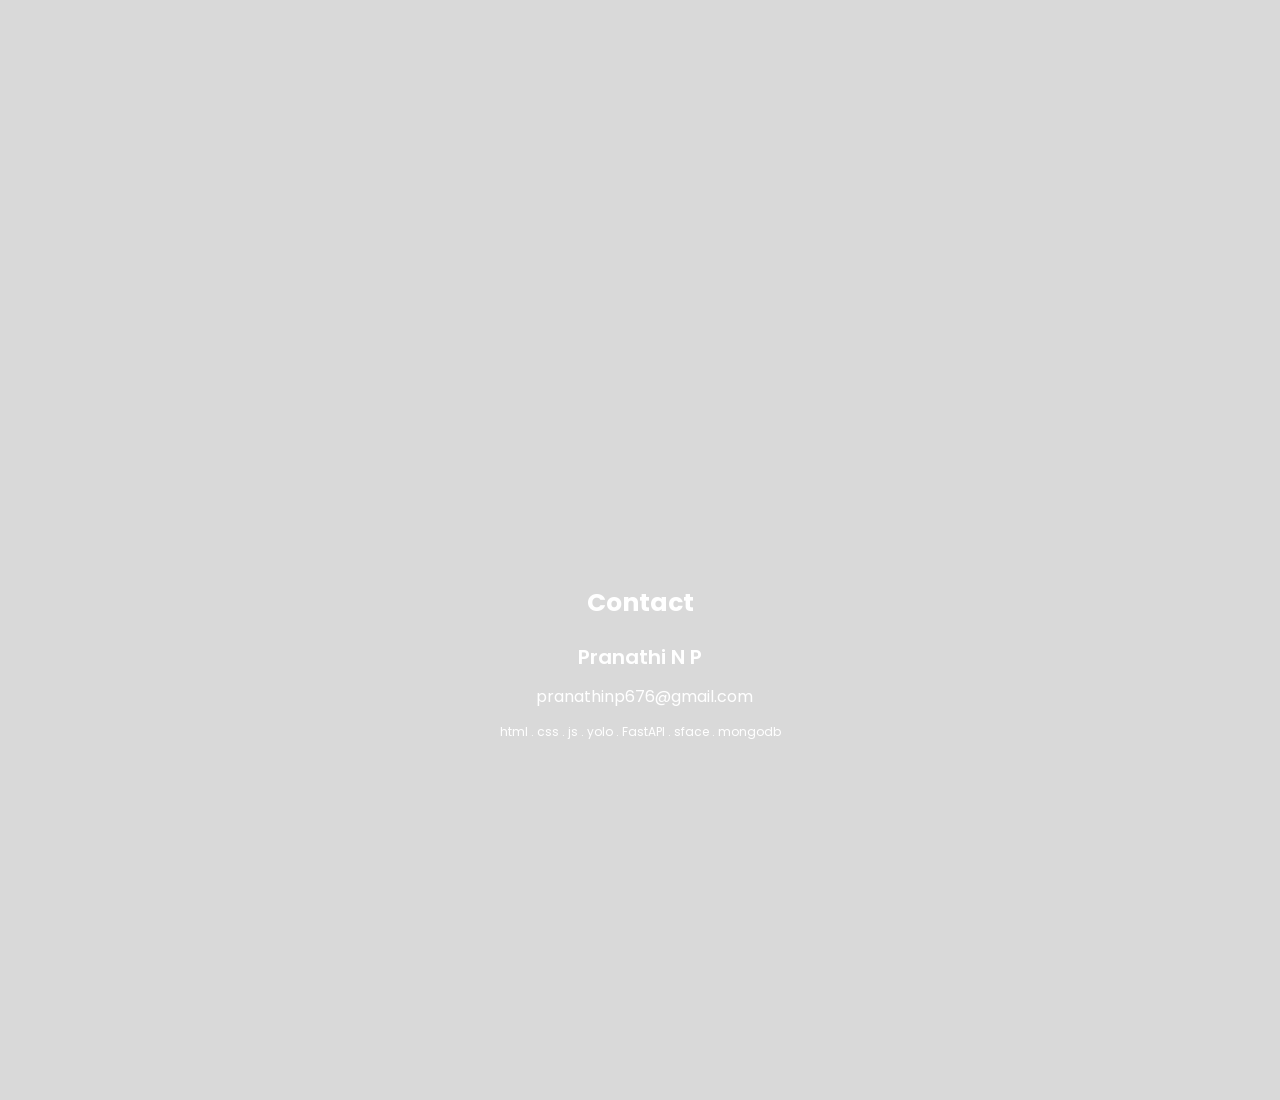
==== commit 2363dd6a: "Fix face matching and video playback; optimize enrollment caching and Docker" ====
--- a/index.html
+++ b/index.html
@@ -60,7 +60,7 @@
                     <i class='bx bx-envelope'></i>
                     <a href="mailto:pranathinp676@gmail.com">pranathinp676@gmail.com</a>
                 </p>
-                <p class="technology-footer">html . css . js . yolo . FastAPI . archface . mongodb</p>
+                <p class="technology-footer">html . css . js . yolo . FastAPI . sface . mongodb</p>
             </div>
         </section>
 
